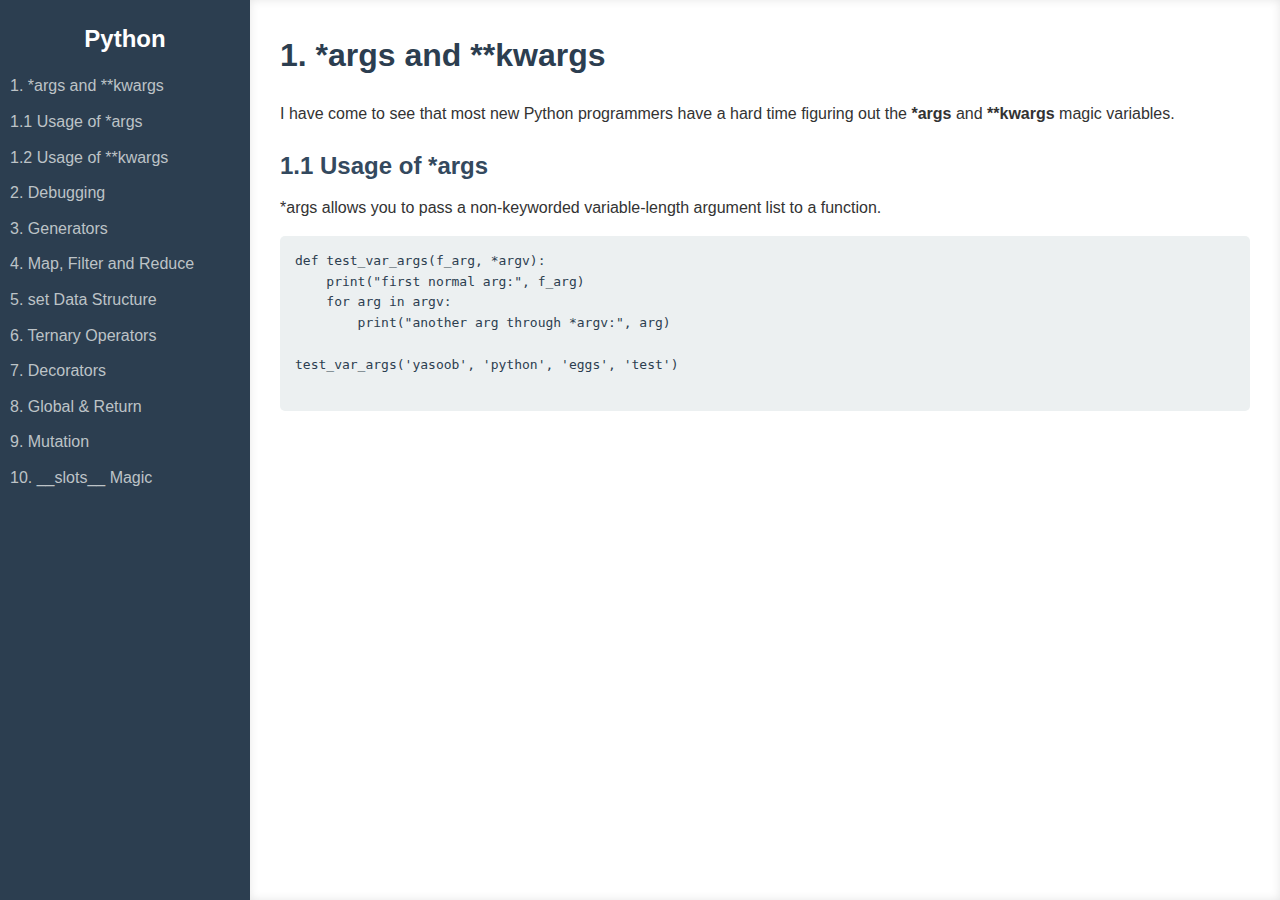
==== python/python.html @ 179cf2fc "Options and sub-options" ====
<!DOCTYPE html>
<html lang="en">

<head>
    <meta charset="UTF-8">
    <meta name="viewport" content="width=device-width, initial-scale=1.0">
    <title>Python Page</title>
    <link rel="stylesheet" href="style.css">
</head>

<body>
    <div class="container">
        <!-- Left Sidebar -->
        <aside class="sidebar">
            <div class="sidebar-header">Python</div>
            <ul class="sidebar-menu">
                <li><a href="#">1. *args and **kwargs</a>
                    <ul class="sub-menu">
                        <li><a href="#" data-content="args-usage">1.1 Usage of *args</a></li>
                        <li><a href="#" data-content="kwargs-usage">1.2 Usage of **kwargs</a></li>
                    </ul>
                </li>
                <li><a href="#">2. Debugging</a></li>
                <li><a href="#">3. Generators</a></li>
                <li><a href="#">4. Map, Filter and Reduce</a></li>
                <li><a href="#">5. set Data Structure</a></li>
                <li><a href="#">6. Ternary Operators</a></li>
                <li><a href="#">7. Decorators</a></li>
                <li><a href="#">8. Global & Return</a></li>
                <li><a href="#">9. Mutation</a></li>
                <li><a href="#">10. __slots__ Magic</a></li>
            </ul>
        </aside>

        <!-- Main Content -->
        <main class="content">
            <h1>1. *args and **kwargs</h1>
            <p>
                I have come to see that most new Python programmers have a hard time figuring out the
                <strong>*args</strong> and <strong>**kwargs</strong> magic variables.
            </p>
            <h2>1.1 Usage of *args</h2>
            <p>
                *args allows you to pass a non-keyworded variable-length argument list to a function.
            </p>
            <pre class="code-block">
<code>def test_var_args(f_arg, *argv):
    print("first normal arg:", f_arg)
    for arg in argv:
        print("another arg through *argv:", arg)

test_var_args('yasoob', 'python', 'eggs', 'test')</code>
            </pre>
        </main>
    </div>
    <!-- JavaScript -->
    <script>
        // Toggle Sub-Menu Visibility
        document.querySelectorAll('.toggle').forEach(item => {
            item.addEventListener('click', function (e) {
                e.preventDefault();
                const subMenu = this.nextElementSibling;
                subMenu.classList.toggle('show');
            });
        });

        // Display Content in Main Section
        const contentData = {
            "args-usage": `
                <h1>1.1 Usage of *args</h1>
                <p>*args is used to pass a non-keyworded variable-length argument list to a function.</p>
                <pre><code>def test_var_args(f_arg, *argv):
    print("First normal arg:", f_arg)
    for arg in argv:
        print("Another arg through *argv:", arg)</code></pre>
            `,
            "kwargs-usage": `
                <h1>1.2 Usage of **kwargs</h1>
                <p>**kwargs allows you to pass keyworded variable-length arguments to a function.</p>
                <pre><code>def print_kwargs(**kwargs):
    for key, value in kwargs.items():
        print(f"{key} = {value}")</code></pre>
            `,
            "debugging": `
                <h1>2. Debugging</h1>
                <p>Debugging in Python involves using tools like print statements, logging, and debuggers (e.g., pdb).</p>
            `,
            "generators": `
                <h1>3. Generators</h1>
                <p>Generators allow you to iterate over values one at a time using the 'yield' keyword.</p>
            `,
            "map-filter-reduce": `
                <h1>4. Map, Filter, and Reduce</h1>
                <p>These are functional programming tools to transform and reduce data in Python.</p>
            `
        };

        document.querySelectorAll('.sub-menu a, .sidebar-menu > li > a').forEach(link => {
            link.addEventListener('click', function (e) {
                e.preventDefault();
                const contentKey = this.getAttribute('data-content');
                const mainContent = document.getElementById('main-content');

                if (contentData[contentKey]) {
                    mainContent.innerHTML = contentData[contentKey];
                } else {
                    mainContent.innerHTML = "<h1>Content not found</h1>";
                }
            });
        });
    </script>
</body>

</html>
---- python/style.css ----
/* General Reset */
* {
    margin: 0;
    padding: 0;
    box-sizing: border-box;
}

body {
    font-family: Arial, sans-serif;
    background-color: #f9f9f9;
    color: #333;
    line-height: 1.6;
}

/* Container: Sidebar and Content */
.container {
    display: flex;
    height: 100vh; /* Full viewport height */
    overflow: hidden; /* Prevent overflow on entire page */
}

/* Sidebar */
.sidebar {
    width: 250px;
    background-color: #2c3e50; /* Dark blue sidebar */
    color: white;
    overflow-y: auto; /* Independent vertical scroll */
    padding: 20px 10px;
}

.sidebar-header {
    font-size: 1.5em;
    font-weight: bold;
    text-align: center;
    margin-bottom: 15px;
}

.sidebar-menu {
    list-style: none;
}

.sidebar-menu li {
    margin: 10px 0;
}

.sidebar-menu li a {
    text-decoration: none;
    color: #bdc3c7;
    font-size: 1em;
    transition: color 0.3s ease;
}

.sidebar-menu li a:hover {
    color: #ecf0f1;
}

/* Main Content */
.content {
    flex: 1; /* Take remaining space */
    padding: 30px;
    overflow-y: auto; /* Independent vertical scroll */
    background-color: #ffffff;
    box-shadow: inset 0 0 10px rgba(0, 0, 0, 0.1);
}

.content h1 {
    font-size: 2em;
    margin-bottom: 20px;
    color: #2c3e50;
}

.content h2 {
    font-size: 1.5em;
    margin-top: 20px;
    margin-bottom: 10px;
    color: #34495e;
}

.content p {
    margin-bottom: 15px;
}

/* Code Block */
.code-block {
    background-color: #ecf0f1;
    padding: 15px;
    border-radius: 5px;
    font-family: monospace;
    overflow-x: auto;
}

.code-block code {
    color: #2c3e50;
}
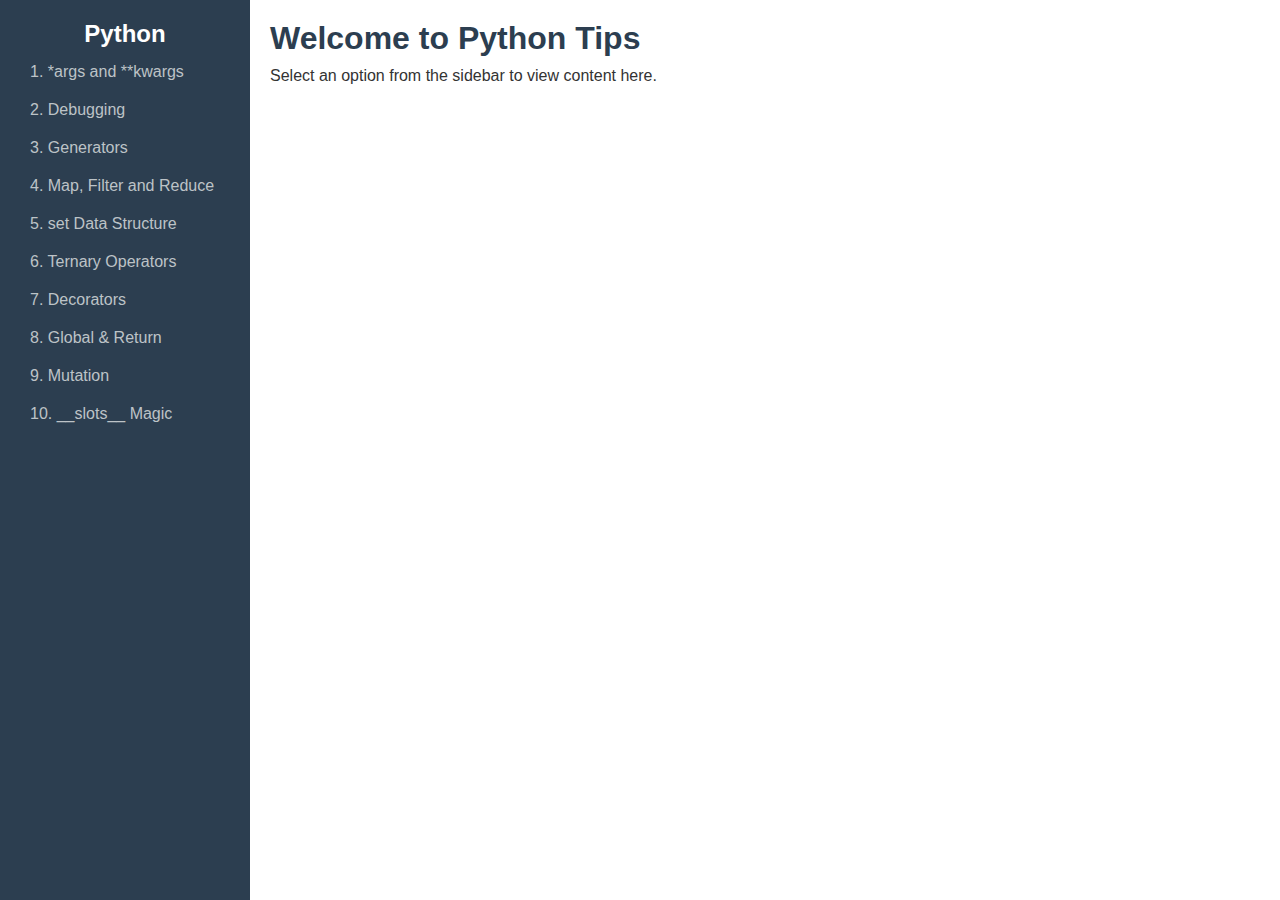
==== commit c79d75c9: "Options and sub-options" ====
--- a/python/python.html
+++ b/python/python.html
@@ -33,70 +33,69 @@
         </aside>
 
         <!-- Main Content -->
-        <main class="content">
-            <h1>1. *args and **kwargs</h1>
-            <p>
-                I have come to see that most new Python programmers have a hard time figuring out the
-                <strong>*args</strong> and <strong>**kwargs</strong> magic variables.
-            </p>
-            <h2>1.1 Usage of *args</h2>
-            <p>
-                *args allows you to pass a non-keyworded variable-length argument list to a function.
-            </p>
-            <pre class="code-block">
-<code>def test_var_args(f_arg, *argv):
-    print("first normal arg:", f_arg)
-    for arg in argv:
-        print("another arg through *argv:", arg)
-
-test_var_args('yasoob', 'python', 'eggs', 'test')</code>
-            </pre>
+        <main class="content" id="main-content">
+            <h1>Welcome to Python Tips</h1>
+            <p>Select an option from the sidebar to view content here.</p>
         </main>
     </div>
+
     <!-- JavaScript -->
     <script>
-        // Toggle Sub-Menu Visibility
+        // Toggle Submenu Visibility
         document.querySelectorAll('.toggle').forEach(item => {
-            item.addEventListener('click', function (e) {
+            item.addEventListener('click', function(e) {
                 e.preventDefault();
                 const subMenu = this.nextElementSibling;
                 subMenu.classList.toggle('show');
             });
         });
 
-        // Display Content in Main Section
+        // Content Data for Right Panel
         const contentData = {
-            "args-usage": `
+            "args-main": `
                 <h1>1.1 Usage of *args</h1>
-                <p>*args is used to pass a non-keyworded variable-length argument list to a function.</p>
-                <pre><code>def test_var_args(f_arg, *argv):
-    print("First normal arg:", f_arg)
+                <p>*args allows you to pass a non-keyworded variable-length argument list to a function.</p>
+                <pre class="code-block">
+                    <code>def test_var_args(f_arg, *argv):
+    print("first normal arg:", f_arg)
     for arg in argv:
-        print("Another arg through *argv:", arg)</code></pre>
+        print("another arg through *argv:", arg)
+
+test_var_args('yasoob', 'python', 'eggs', 'test')</code>
+                </pre>
             `,
-            "kwargs-usage": `
+            "kwargs-main": `
                 <h1>1.2 Usage of **kwargs</h1>
                 <p>**kwargs allows you to pass keyworded variable-length arguments to a function.</p>
-                <pre><code>def print_kwargs(**kwargs):
+                <pre class="code-block">
+                    <code>def test_kwargs(**kwargs):
     for key, value in kwargs.items():
-        print(f"{key} = {value}")</code></pre>
+        print(f"{key} = {value}")
+
+test_kwargs(name="Python", age=3, topic="Tips")</code>
+                </pre>
             `,
             "debugging": `
                 <h1>2. Debugging</h1>
-                <p>Debugging in Python involves using tools like print statements, logging, and debuggers (e.g., pdb).</p>
+                <p>Debugging involves identifying and fixing errors in your code. Common tools include print statements, logging, and debugging libraries like pdb.</p>
             `,
             "generators": `
                 <h1>3. Generators</h1>
-                <p>Generators allow you to iterate over values one at a time using the 'yield' keyword.</p>
-            `,
-            "map-filter-reduce": `
-                <h1>4. Map, Filter, and Reduce</h1>
-                <p>These are functional programming tools to transform and reduce data in Python.</p>
+                <p>Generators allow lazy iteration using the 'yield' keyword.</p>
+                <pre class="code-block">
+                    <code>def simple_generator():
+    for i in range(5):
+        yield i
+
+for value in simple_generator():
+    print(value)</code>
+                </pre>
             `
         };
 
+        // Update Main Content Dynamically
         document.querySelectorAll('.sub-menu a, .sidebar-menu > li > a').forEach(link => {
-            link.addEventListener('click', function (e) {
+            link.addEventListener('click', function(e) {
                 e.preventDefault();
                 const contentKey = this.getAttribute('data-content');
                 const mainContent = document.getElementById('main-content');
@@ -104,7 +103,7 @@
                 if (contentData[contentKey]) {
                     mainContent.innerHTML = contentData[contentKey];
                 } else {
-                    mainContent.innerHTML = "<h1>Content not found</h1>";
+                    mainContent.innerHTML = "<h1>Content Not Found</h1>";
                 }
             });
         });
--- a/python/style.css
+++ b/python/style.css
@@ -7,88 +7,93 @@
 
 body {
     font-family: Arial, sans-serif;
+    color: #333;
     background-color: #f9f9f9;
-    color: #333;
-    line-height: 1.6;
 }
 
-/* Container: Sidebar and Content */
+/* Container Layout */
 .container {
     display: flex;
-    height: 100vh; /* Full viewport height */
-    overflow: hidden; /* Prevent overflow on entire page */
+    height: 100vh;
+    overflow: hidden;
 }
 
 /* Sidebar */
 .sidebar {
     width: 250px;
-    background-color: #2c3e50; /* Dark blue sidebar */
+    background-color: #2c3e50;
     color: white;
-    overflow-y: auto; /* Independent vertical scroll */
-    padding: 20px 10px;
+    overflow-y: auto;
+    padding: 20px;
 }
 
 .sidebar-header {
     font-size: 1.5em;
+    text-align: center;
+    margin-bottom: 10px;
     font-weight: bold;
-    text-align: center;
-    margin-bottom: 15px;
 }
 
-.sidebar-menu {
+.sidebar-menu, .sub-menu {
     list-style: none;
 }
 
-.sidebar-menu li {
+.sidebar-menu > li {
     margin: 10px 0;
 }
 
-.sidebar-menu li a {
+.sidebar-menu a {
     text-decoration: none;
     color: #bdc3c7;
     font-size: 1em;
-    transition: color 0.3s ease;
+    display: block;
+    padding: 5px 10px;
+    transition: color 0.3s;
 }
 
-.sidebar-menu li a:hover {
+.sidebar-menu a:hover {
     color: #ecf0f1;
+}
+
+/* Sub-menu Styling */
+.sub-menu {
+    display: none;
+    margin-left: 15px;
+}
+
+.sub-menu.show {
+    display: block;
+}
+
+.sub-menu li {
+    margin: 5px 0;
+}
+
+.sub-menu a {
+    font-size: 0.9em;
 }
 
 /* Main Content */
 .content {
-    flex: 1; /* Take remaining space */
-    padding: 30px;
-    overflow-y: auto; /* Independent vertical scroll */
-    background-color: #ffffff;
-    box-shadow: inset 0 0 10px rgba(0, 0, 0, 0.1);
+    flex: 1;
+    padding: 20px;
+    overflow-y: auto;
+    background-color: #fff;
 }
 
 .content h1 {
     font-size: 2em;
-    margin-bottom: 20px;
     color: #2c3e50;
-}
-
-.content h2 {
-    font-size: 1.5em;
-    margin-top: 20px;
     margin-bottom: 10px;
-    color: #34495e;
 }
 
 .content p {
     margin-bottom: 15px;
 }
 
-/* Code Block */
-.code-block {
+pre {
     background-color: #ecf0f1;
     padding: 15px;
     border-radius: 5px;
-    font-family: monospace;
     overflow-x: auto;
 }
-
-.code-block code {
-    color: #2c3e50;
-}
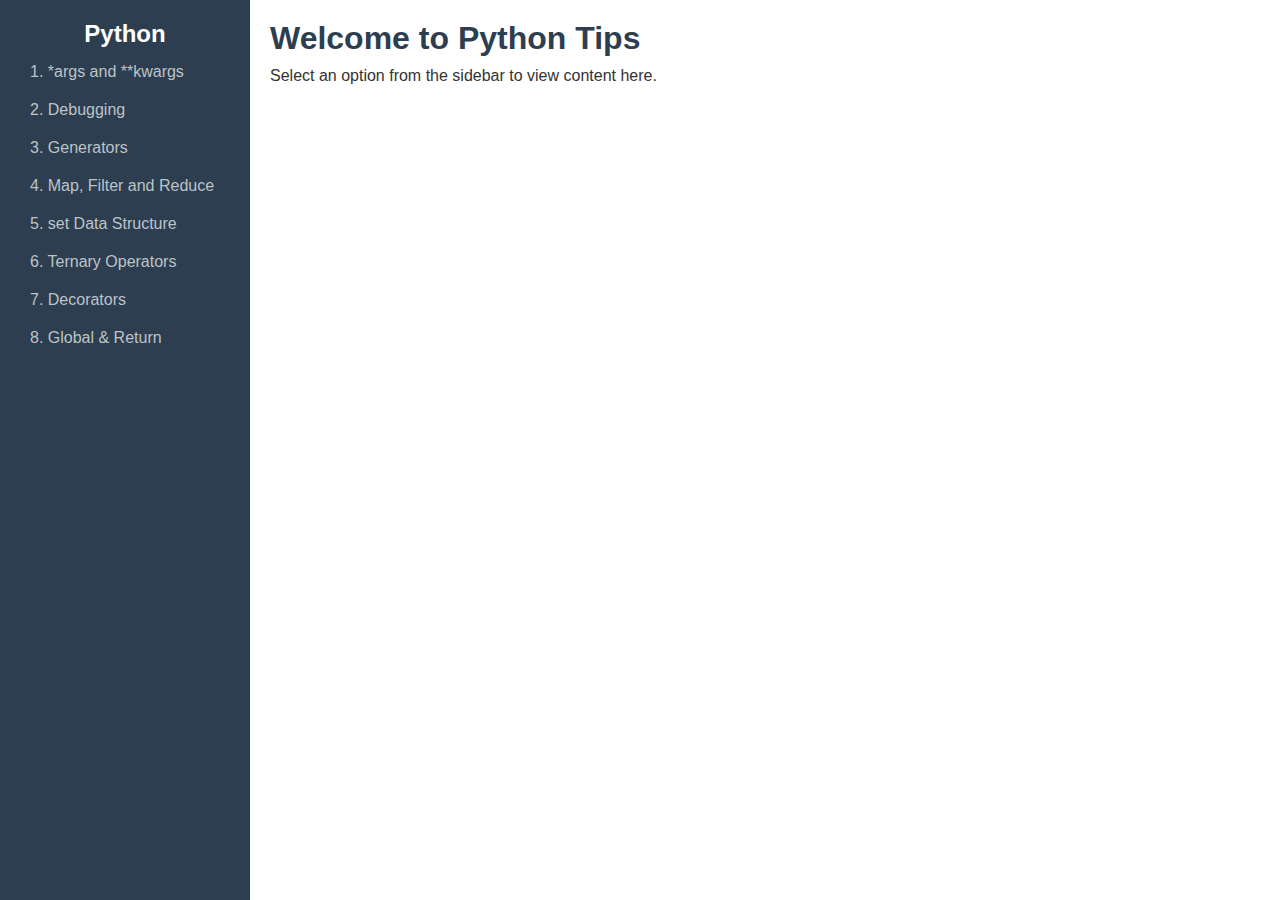
==== commit 9d249997: "Options and sub-options" ====
--- a/python/python.html
+++ b/python/python.html
@@ -16,19 +16,17 @@
             <ul class="sidebar-menu">
                 <li><a href="#">1. *args and **kwargs</a>
                     <ul class="sub-menu">
-                        <li><a href="#" data-content="args-usage">1.1 Usage of *args</a></li>
-                        <li><a href="#" data-content="kwargs-usage">1.2 Usage of **kwargs</a></li>
+                        <li><a href="#" data-content="args-main">1.1 Usage of *args</a></li>
+                        <li><a href="#" data-content="kwargs-main">1.2 Usage of **kwargs</a></li>
                     </ul>
                 </li>
-                <li><a href="#">2. Debugging</a></li>
-                <li><a href="#">3. Generators</a></li>
-                <li><a href="#">4. Map, Filter and Reduce</a></li>
-                <li><a href="#">5. set Data Structure</a></li>
-                <li><a href="#">6. Ternary Operators</a></li>
-                <li><a href="#">7. Decorators</a></li>
-                <li><a href="#">8. Global & Return</a></li>
-                <li><a href="#">9. Mutation</a></li>
-                <li><a href="#">10. __slots__ Magic</a></li>
+                <li><a href="#" data-content="debugging">2. Debugging</a></li>
+                <li><a href="#" data-content="generators">3. Generators</a></li>
+                <li><a href="#" data-content="map-filter-reduce">4. Map, Filter and Reduce</a></li>
+                <li><a href="#" data-content="set-structure">5. set Data Structure</a></li>
+                <li><a href="#" data-content="ternary-operators">6. Ternary Operators</a></li>
+                <li><a href="#" data-content="decorators">7. Decorators</a></li>
+                <li><a href="#" data-content="global-return">8. Global & Return</a></li>
             </ul>
         </aside>
 
@@ -100,7 +98,7 @@
                 const contentKey = this.getAttribute('data-content');
                 const mainContent = document.getElementById('main-content');
 
-                if (contentData[contentKey]) {
+                if (contentKey && contentData[contentKey]) {
                     mainContent.innerHTML = contentData[contentKey];
                 } else {
                     mainContent.innerHTML = "<h1>Content Not Found</h1>";
